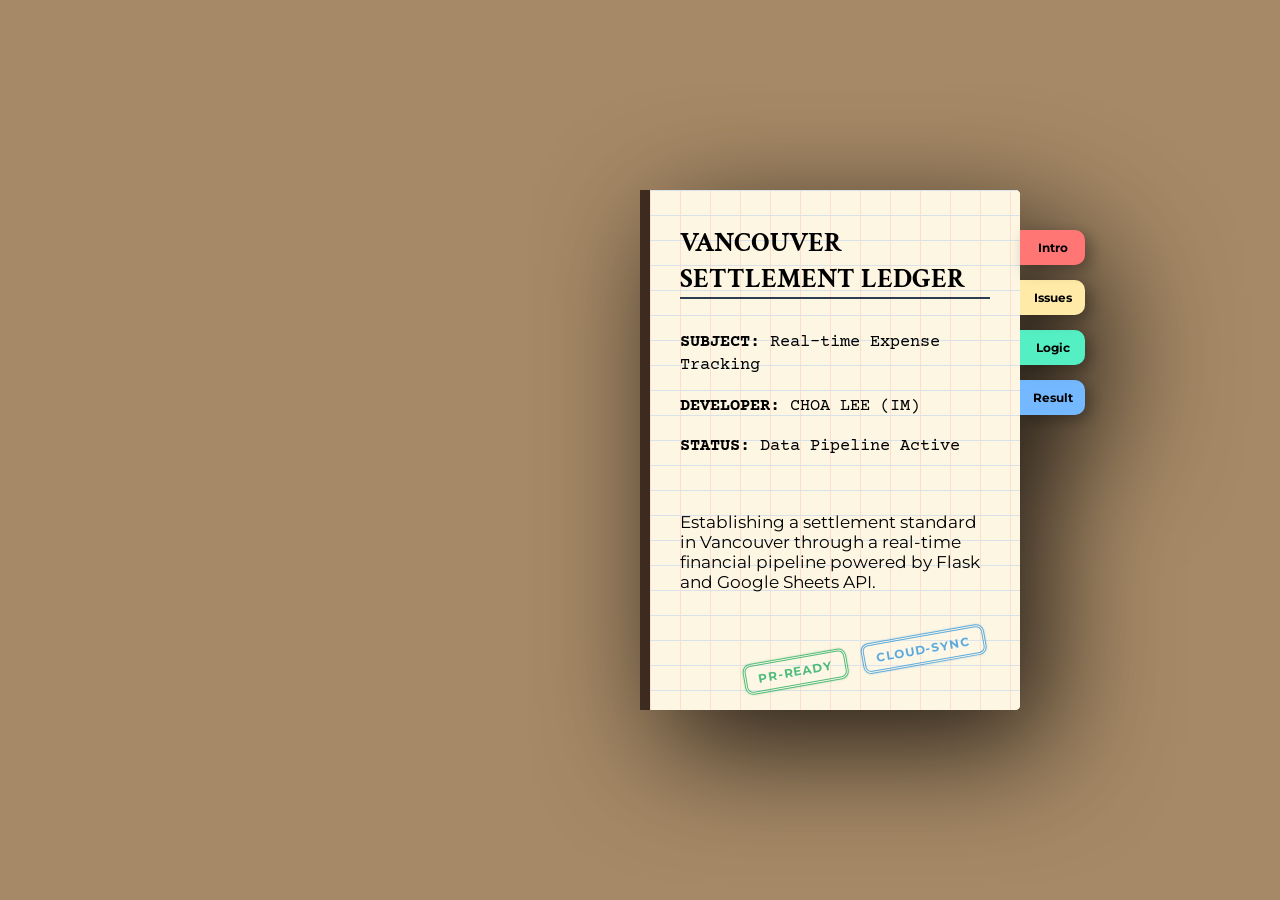
==== templates/projects/ledger.html @ 379737ce "update css and change name" ====
<!DOCTYPE html>
<html lang="ko">
<head>
    <meta charset="UTF-8">
    <title>CHOA's Classic Ledger with Nav</title>
    <link rel="stylesheet" href="https://cdnjs.cloudflare.com/ajax/libs/font-awesome/6.0.0/css/all.min.css">
    <style>
        @import url('https://fonts.googleapis.com/css2?family=Crimson+Text:wght@400;700&family=Montserrat:wght@400;700&family=Nanum+Pen+Script&family=Courier+Prime&display=swap');
        
        :root {
            --ledger-cover: #3d2b1f;
            --ledger-paper: #fdf6e3;
            --ledger-line: #d9e2e9;
            --p1-tab: #ff7675; --p2-tab: #ffeaa7; --p3-tab: #55efc4; --p4-tab: #74b9ff;
--base-font-size: 16px; /* 기준 폰트 크기 */
    --title-size: 1.6rem;
    --meta-size: 0.85rem;
    --desc-size: 1rem;
        }

        body {
            background: #a68966;
            background-position: center;
            font-family: 'Montserrat', sans-serif;
            display: flex;
            justify-content: center;
            align-items: center;
            min-height: 100vh;
            margin: 0;
            perspective: 3000px;
            overflow: hidden;
        }

        .book-wrapper {
            position: relative;
            transform: translateX(190px);
            filter: drop-shadow(25px 35px 60px rgba(0,0,0,0.8));
        }

        .book {
            width: 380px;
            height: 520px;
            position: relative;
            transform-style: preserve-3d;
        }

        .page {
            position: absolute;
            width: 100%;
            height: 100%;
            transform-origin: left;
            transform-style: preserve-3d;
            transition: transform 1s cubic-bezier(0.645, 0.045, 0.355, 1);
            cursor: pointer;
        }

        /* 앞면 스타일 */
        .front {
            position: absolute;
            width: 100%;
            height: 100%;
            background-color: var(--ledger-paper);
            background-image: linear-gradient(var(--ledger-line) 1px, transparent 1px), linear-gradient(90deg, rgba(255,0,0,0.1) 1px, transparent 1px);
            background-size: 100% 25px, 30px 100%;
            padding: 0px 30px 35px 30px;
            box-sizing: border-box;
            border-radius: 0 5px 5px 0;
            backface-visibility: hidden;
            border-left: 10px solid var(--ledger-cover);
            display: flex;
            flex-direction: column;
            z-index: 2;
        }

        /* 뒷면 스타일 (왼쪽 페이지) */
        .back {
            position: absolute;
            width: 100%;
            height: 100%;
            background-color: #ebe3cf;
            transform: rotateY(-180deg);
            backface-visibility: hidden;
            border-radius: 5px 0 0 5px;
            border-right: 10px solid var(--ledger-cover);
            display: flex;
            flex-direction: column;
            align-items: center;
            padding: 30px 20px;
            box-sizing: border-box;
        }

        .page.flipped { transform: rotateY(-180deg); }
.ledger-stamp-wrap {
    position: absolute; /* 절대 위치로 변경 */
    bottom: 25px;       /* 바닥에서 35px 위 */
    left: 15;
    width: 100%;
    display: flex;
    gap: 15px;
    justify-content: center;
    transform: rotate(-10deg);
    pointer-events: none; /* 클릭 방해 금지 */
    z-index: 5;
}
.ledger-stamp {
    font-family: 'Montserrat', sans-serif;
    border: 3px double; /* 도장 특유의 이중 테두리 */
    padding: 5px 12px;
    font-weight: bold;
    text-transform: uppercase;
    opacity: 0.8;
    border-radius: 8px;
    font-size: 0.75rem;
    letter-spacing: 1px;
    background: rgba(255, 255, 255, 0.1); /* 종이 색이 살짝 비치게 */
}

.stamp-green { 
    border-color: #27ae60; 
    color: #27ae60; 
    box-shadow: 0 0 2px rgba(39, 174, 96, 0.5);
}

/* 파란색 도장 (CLOUD-SYNC) */
.stamp-blue { 
    border-color: #3498db; 
    color: #3498db; 
    box-shadow: 0 0 2px rgba(52, 152, 219, 0.5);
}

.ledger-stamp {
    text-shadow: 1px 1px 0px rgba(255,255,255,0.5);
}
        /* Z-index 관리 */
        .p1 { z-index: 4; } .p2 { z-index: 3; } .p3 { z-index: 2; } .p4 { z-index: 1; }
        .page.flipped { z-index: 1 !important; } /* 넘긴 페이지는 아래로 */

        /* 탭 스타일 */
        .tab {
            position: absolute;
            width: 65px;
            height: 35px;
            right: -65px;
            display: flex;
            align-items: center;
            justify-content: center;
            font-size: 0.75rem;
            font-weight: bold;
            border-radius: 0 10px 10px 0;
            box-shadow: 5px 5px 15px rgba(0,0,0,0.3);
            transition: all 0.6s ease;
            z-index: 10;
            backface-visibility: visible !important;
        }

        .page.flipped .tab {
            left: 385px; /* 책 너비 380 + 여유 */
            right: auto;
            transform: rotateY(-180deg);
            border-radius: 10px 0 0 10px;
            z-index: 50 !important;
        }

        .tab-p1 { top: 40px; background-color: var(--p1-tab); }
        .tab-p2 { top: 90px; background-color: var(--p2-tab); }
        .tab-p3 { top: 140px; background-color: var(--p3-tab); }
        .tab-p4 { top: 190px; background-color: var(--p4-tab); }




        /* 내부 콘텐츠 스타일 */
        .ledger-title { font-family: 'Crimson Text', serif;
        margin-top: 0; 
        border-bottom: 2px solid #2c3e50; 
        font-size: var(--title-size);
        margin-bottom: 20px; }

        .ledger-metadata { font-family: 'Courier Prime', monospace; 
        font-size: var(--meta-size); 
        line-height: 1.4; margin-bottom: 15px; }
        .handwriting { font-family: 'Nanum Pen Script', cursive; 
        font-size: 1.3rem; color: #1e3799; line-height: 1.4; transform: rotate(-1deg); }
        .polaroid-frame { background: white; padding: 10px 10px 25px 10px; box-shadow: 5px 5px 15px rgba(0,0,0,0.2); transform: rotate(-3deg); width: 140px; margin-bottom: 15px; }
        .polaroid-frame img { width: 100%; height: 110px; object-fit: cover; border: 1px solid #ddd; }
        .polaroid-caption { font-family: 'Nanum Pen Script', cursive; font-size: 0.9rem; text-align: center; margin-top: 5px; }
        .ledger-desc, .front p { 
            font-size: var(--desc-size); 
        }

        .back-btn { 
            margin-top: auto; 
            background: rgba(255,255,255,0.5); 
            border: 1px solid rgba(0,0,0,0.1); 
            padding: 8px 15px; 
            border-radius: 20px; 
            cursor: pointer; 
            font-size: 0.75rem;
        }


/* 2. 도장 위치를 하단에 안정적으로 고정 */
.stamp {
    position: absolute; /* 절대 위치로 변경 */
    bottom: 30px;      /* 바닥에서 30px 위 */
    right: 30px;       /* 오른쪽에서 30px 안쪽 */
    border: 3px double #e67e22; 
    color: #e67e22; 
    padding: 5px 10px; 
    transform: rotate(-15deg); 
    font-weight: bold; 
    border-radius: 5px;
    font-size: 0.8rem;
    background: rgba(253, 246, 227, 0.8); /* 배경색을 살짝 깔아 글자와 겹쳐도 보이게 */
    z-index: 5;
}

.vertical-pipeline {
    display: flex;
    flex-direction: column;
    align-items: center;
    gap: 10px;
    margin: 15px 0;
}
.flow-arrow {
    font-size: 1.2rem;
    color: #7f8c8d;
    line-height: 1;
}

.result-back-content {
    display: flex;
    flex-direction: column;
    align-items: center; /* 내부 요소들(목업, 텍스트) 가로 중앙 정렬 */
    width: 100%;
}
/* CSS 추가 스타일 (style.css에 추가) */
.mobile-mockup {
    width: 140px; /* 모바일 프레임 크기 조절 */
    height: 280px; /* 비율 유지 */
    background-color: #333; /* 어두운 프레임 색상 */
    border: 3px dashed #666; /* 손으로 그린 듯한 프레임 테두리 */
    border-radius: 15px; /* 모서리 둥글게 */
    position: relative;
    overflow: hidden; /* 내부 내용 잘림 방지 */
    margin: 20px 0; /* 위아래 여백 */
    transition: all 0.3s ease;
    cursor: pointer;
}

/* 모바일 화면 내부 스타일 */
.mobile-screen {
    width: 100%;
    height: 100%;
    background-size: cover;
    background-position: center;
    position: relative;
}

/* DEPLOYED 스탬프 스타일 */
.deployed-stamp {
    position: absolute;
    top: 30%; /* 스탬프 위치 조절 */
    left: 10%; /* 왼쪽 여백 조절 */
    border: 3px double #e74c3c; /* 스탬프 테두리 */
    padding: 10px;
    font-family: 'Montserrat', sans-serif;
    font-weight: bold;
    color: #e74c3c;
    text-transform: uppercase;
    transform: rotate(-15deg); /* 기울임 */
    font-size: 0.8rem;
    opacity: 0.8;
}

/* 모바일 Mockup 제목 스타일 */
.memo-title.mockup-title {
    font-size: 1rem;
    color: #34495e;
    margin-bottom: 5px;
}
.back-content-wrapper {
    display: flex;
    flex-direction: column;
    align-items: center;
    justify-content: flex-start; /* 상단부터 정렬하되 여백으로 조절 */
    width: 100%;
    height: 100%;
    padding-top: 20px; /* 제목이 시작되는 높이를 고정 */
}
.back-content-wrapper h3 {
    font-family: 'Crimson Text', serif;
    font-size: 1rem;
    color: #c0392b;
    margin: 0 0 25px 0; /* 제목 아래 여백을 25px로 고정 */
    height: 1.2rem; /* 제목 자체의 높이 점유율 고정 */
}

.highlight-title {
    background: linear-gradient(to top, #fff200 50%, transparent 50%); /* 형광 노란색 */
    padding: 0px 3px;          /* 글자 주변 여백 */
    border-radius: 3px;       /* 모서리 살짝 둥글게 (선택사항) */
    font-weight: bold;         /* 제목 강조 */
    display: inline-block;      /* 텍스트 길이에 딱 맞게 배경색 지정 */
    margin-right: 5px;         /* 뒤에 오는 설명과의 간격 */
}


/* 반응형 대응: 화면이 작아질 때 전체 스케일 조절 */
@media (max-width: 950px) {
    :root {
        --title-size: 1.7rem; 
        --meta-size: 0.9rem;
        --desc-size: 1rem;
    }
}

/* 모바일 (scale 0.7 이하 지점) */
@media (max-width: 768px) {
    :root {
        --title-size: 1.6rem;
        --meta-size: 1rem; /* 화면이 작아질수록 글자는 상대적으로 크게 유지 */
        --desc-size: 1.1rem;
    }
    .handwriting {
        font-size: 1.4rem;
    }
}

@media (max-width: 500px) {
    body {
        /* 아주 작은 화면에서는 배경 요소를 단순화 */
        background-attachment: scroll;
    }
    .book-wrapper {
        /* 화면이 너무 작으면 더 작게 축소 */
        transform: translateX(100px) scale(0.55);
    }
}

/* 추가 팁: 화면 높이가 낮은 노트북을 위한 대응 */
@media (max-height: 600px) {
    .book-wrapper {
        transform: translateX(190px) scale(0.8);
    }
}
@media (min-width: 1200px) {
    :root {
        --title-size: 1.7rem; /* 1.8에서 조금 줄여서 공간 확보 */
        --meta-size: 0.9rem;  /* 0.95에서 조금 줄임 */
        --desc-size: 1.05rem;
    }
    .front {
        padding-top: 35px !important; /* 위쪽 여백을 더 줄여서 도장 자리를 만듦 */
    }
}
</style>
</head>
<body>

    <div class="book-wrapper">
        <div class="book" id="book">
            <div class="page p1" id="page1" onclick="flipPage(1)">
                <div class="tab tab-p1" onclick="event.stopPropagation(); goToPage(1)">Intro</div>
                <div class="front" style="justify-content: flex-start; padding-top: 10px;">
                    <h1 class="ledger-title" style="margin-bottom: 15px;">VANCOUVER<br>SETTLEMENT LEDGER</h1>
                    
                    <div class="ledger-metadata" style="margin-bottom: 10px;">
                        <p><strong>SUBJECT:</strong> Real-time Expense Tracking</p>
                        <p><strong>DEVELOPER:</strong> CHOA LEE (IM)</p>
                        <p><strong>STATUS:</strong> Data Pipeline Active</p>
                    </div>

                    <div style="margin-top: 10px;">
                        <p class="ledger-desc" >Establishing a settlement standard in Vancouver through a real-time financial pipeline powered by Flask and Google Sheets API.
                        </p>
                    </div>
                    
                    <div class="ledger-stamp-wrap" style="margin-top: auto; padding-bottom: 10px;">
                        <span class="ledger-stamp stamp-green">PR-READY</span>
                        <span class="ledger-stamp stamp-blue">CLOUD-SYNC</span>
                    </div>
                </div>
                <div class="back" onclick="event.stopPropagation(); unflipPage(1)">
                    <div class="polaroid-frame">
                        <img src="https://images.pexels.com/photos/1115358/pexels-photo-1115358.jpeg?auto=compress&cs=tinysrgb&w=800" alt="YVR Arrival">
                        <div class="polaroid-caption">First Day at YVR</div>
                    </div>
                    <div style="text-align: center;">
                        <h3 style="font-family: 'Crimson Text'; font-size: 1rem; color: #c0392b;">[Navigating the Unknowns]</h3>
                        <p class="handwriting">We can't manage<br>what we don't measure.<br>Time to turn the 'unknowns'<br>into actionable data! 🇨🇦"</p>
                    </div>
                    <button class="back-btn">← Return to Front</button>
                </div>
            </div>

            <div class="page p2" id="page2" onclick="flipPage(2)">
                <div class="tab tab-p2" onclick="event.stopPropagation(); goToPage(2)">Issues</div>
                
                    <div class="front" style="justify-content: flex-start; padding-top: 10px;"> <h2 class="ledger-title" style="margin-bottom: 15px;">SETTLEMENT<br>ISSUES</h2>
                    
                    <div class="ledger-metadata">
                        <p><span class="highlight-title">01. CURRENCY SENSE:</span>Prevents overspending in an unfamiliar currency.</p>
                        <p><span class="highlight-title">02. HIDDEN TAX:</span> Automating 12–30% gap (Price + Tax + Tip)</p>
                        <p><span class="highlight-title">03. PET CARE:</span>Establishing spending baseline for Milk & Potato.</p>
                    </div>


                    
                    <div style="border-top: 2px solid var(--ledger-line); ">
                        <p><b>Categorization Strategy:</b></p>
                        <ul style="font-size: 0.8rem; line-height: 1.5; color: #5d6d7e; padding-left: 20px;">
                            <li>Fixed: Rent, Insurance, Utilities</li>
                            <li>Variable: Groceries, Dining, Transport</li>
                            <li>Special: <strong>Pet Supplies & Medical</strong></li>
                        </ul>
                    </div>
                    <div class="stamp" style="border-color: #e67e22; color: #e67e22;">URGENT</div>
                </div>

                <div class="back" onclick="event.stopPropagation(); unflipPage(2)">
                    <div class="back-content-wrapper">
                        <h3>[Data Pipeline: Vertical Flow]</h3>
                        
                        <div class="vertical-pipeline">
                            <div style="text-align: center;">
                                <i class="fas fa-desktop" style="font-size: 1.8rem; color: #34495e;"></i>
                                <p style="font-size: 0.6rem; margin: 2px 0;">Web UI (Frontend)</p>
                            </div>
                            <div class="flow-arrow"><i class="fas fa-arrows-alt-v"></i></div>
                            <div style="text-align: center; border: 2px dashed #8e44ad; padding: 8px 15px; border-radius: 10px; width: 100px;">
                                <i class="fab fa-python" style="font-size: 1.8rem; color: #8e44ad;"></i>
                                <p style="font-size: 0.65rem; margin-top: 5px; font-weight: bold;">Flask API</p>
                            </div>
                            <div class="flow-arrow" style="color: #f1c40f;"><i class="fas fa-arrows-alt-v"></i></div>
                            <div style="text-align: center;">
                                <i class="fas fa-database" style="font-size: 1.8rem; color: #27ae60;"></i>
                                <p style="font-size: 0.6rem; margin: 2px 0;">Google Sheets API</p>
                            </div>
                        </div>
                    </div>
                    <button class="back-btn" style="position: absolute; bottom: 20px;">← Back to Issues</button>
                </div>



            </div>

            <div class="page p3" id="page3" onclick="flipPage(3)">
                <div class="tab tab-p3" onclick="event.stopPropagation(); goToPage(3)">Logic</div>
                
                <div class="front" style="justify-content: flex-start; padding-top: 10px;">
                    <h2 class="ledger-title">SYSTEM<br>ARCHITECTURE</h2>
                    
                    <div class="ledger-metadata">
                        <p><strong>BACKEND:</strong> Python Flask</p>
                        <p><strong>STORAGE:</strong> Google Sheets Cloud API</p>
                        <p><strong>DEPLOY:</strong> Gunicorn via Render Cloud Platform</p>
                    </div>

                    <div style="margin-top: 15px;">
                        <p style="font-weight: bold; font-size: 0.9rem; margin-bottom: 5px;">Technical Stack:</p>
                        <div style="font-family: 'Courier Prime', monospace; font-size: 0.7rem; background: rgba(0,0,0,0.03); padding: 8px; border-left: 3px solid var(--p3-tab); line-height: 1.4;">
                            <b>• AUTH:</b> OAuth 2.0 (creds.json) <br>
                            <b>• CRUD:</b> gspread (Google Sheets API) <br>
                            
                            <div style="margin-top: 3px; border-top: 1px dashed rgba(0,0,0,0.1); padding-top: 3px;">
                                <b>• LOGIC:</b> <br>
                                - <i>Refund:</i> Auto-deducting expenses <br>
                                - <i>Split:</i> Chequing, Cash balance
                            </div>
                        </div>
                    </div>
                        
                    <div class="stamp" style="border-color: #8e44ad; color: #8e44ad;">API-STABLE</div>
  
                </div>

                <div class="back" onclick="event.stopPropagation(); unflipPage(3)">
                    <div class="back-content-wrapper">
                        <h3>[Live Dashboard View]</h3>
                        
                        <div class="mobile-mockup" style="width: 160px; height: 320px; margin: 0; box-shadow: 0 10px 25px rgba(0,0,0,0.3); border: 4px solid #333; border-radius: 20px; overflow: hidden; position: relative; background: #000;">
                            <div style="position: relative; width: 100%; height: 100%; overflow: hidden;">
                                <iframe loading="lazy" style="position: absolute; width: 100%; height: 100%; top: 0; left: 0; border: none;"
                                src="https://www.canva.com/design/DAHFLYMrRAc/diFtzW0dv5lnf8phsbAZrQ/view?embed" allowfullscreen="allowfullscreen">
                                </iframe>
                            </div>
                            
                            <div class="deployed-stamp" style="position: absolute; top: 25%; left: 50%; transform: translate(-50%, -50%) rotate(-15deg); border: 2px double #e74c3c; color: #e74c3c; padding: 4px; font-weight: bold; background: rgba(255,255,255,0.1); pointer-events: none; text-align: center; width: 70%; font-size: 0.65rem; z-index: 10;">
                                SECURE<br>ENCRYPTED
                            </div>
                        </div>

                        <p style="font-size: 0.6rem; color: #7f8c8d; margin-top: 10px; font-family: 'Courier Prime', monospace; text-align: center;">
                            * Personal assets are manually masked for security.
                        </p>
                    </div>
                    <button class="back-btn" style="position: absolute; bottom: 20px;">← Back to Logic</button>
                </div>
            </div>

            <div class="page p4" id="page4">
                <div class="tab tab-p4" onclick="event.stopPropagation(); goToPage(4)">Result</div>
                
                <div class="front" style="justify-content: flex-start; padding-top: 10px;">
                    <h2 class="ledger-title" style="margin-bottom: 15px;">FINAL<br>BALANCE</h2>
                    
                    <div class="ledger-metadata" style="margin-bottom: 20px;">
                        <p><span class="highlight-title">01. DATA INTEGRITY:</span>Zero discrepancy with bank balance.</p>
                        <p><span class="highlight-title">02. AUTOMATION:</span>100% Manual entry eliminated.</p>
                        <p><span class="highlight-title">03. EFFICIENCY:</span> 90% Time saved in closing.</p>
                    </div>

                    <div style="border-top: 2px solid var(--ledger-line); ">
                        <p><b>FUTURE VISION:</b></p>
                        <p style="font-size: 0.85rem; line-height: 1.5; color: #5d6d7e;">
                            Advanced analytics via <b>Power BI</b> integration. 
                            Developing a predictive model for <b>Pet Supply Cycles (Milk & Potato)</b> based on accumulated datasets.
                        </p>
                    </div>
                    
                    
                    <div class="stamp" style="border-color: #27ae60; color: #27ae60;">APPROVED</div>
                </div>
            </div>
        </div>
    </div>

    <script>
        let currentPage = 0;
        const totalPages = 4;

        function goToPage(pageNumber) {
            if (pageNumber === currentPage + 1) flipPage(pageNumber);
            else if (pageNumber > currentPage + 1) {
                for (let i = currentPage + 1; i < pageNumber; i++) setTimeout(() => flipPage(i), (i - (currentPage + 1)) * 150);
            } else {
                for (let i = currentPage; i >= pageNumber; i--) setTimeout(() => unflipPage(i), (currentPage - i) * 150);
            }
        }

        function flipPage(pageNum) {
            if (pageNum >= totalPages) return;
            const page = document.getElementById(`page${pageNum}`);
            page.classList.add('flipped');
            currentPage = pageNum;
        }

        function unflipPage(pageNum) {
            const page = document.getElementById(`page${pageNum}`);
            page.classList.remove('flipped');
            currentPage = pageNum - 1;
        }
    </script>
</body>
</html>
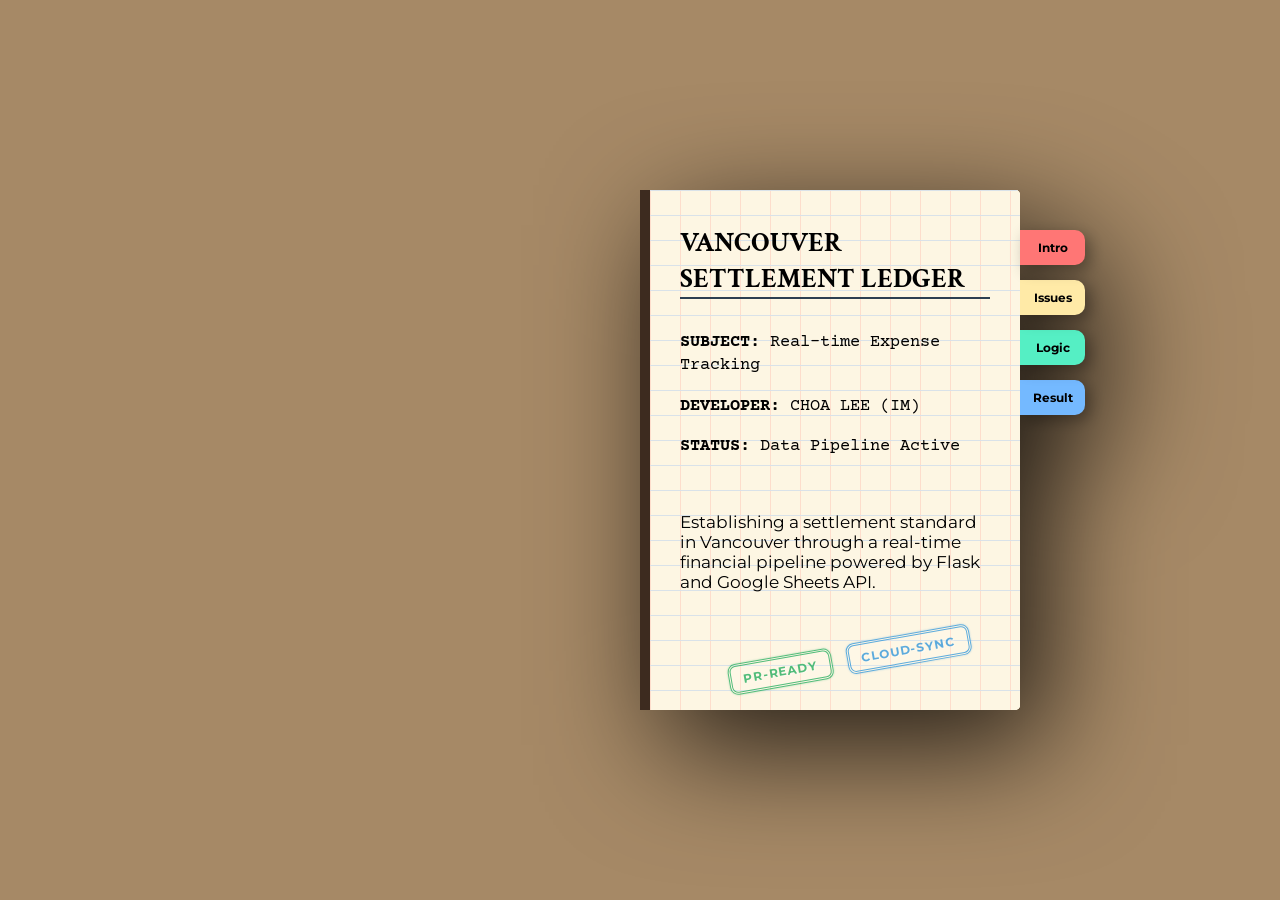
==== commit 8a1ae7ef: "clean up lines" ====
--- a/templates/projects/ledger.html
+++ b/templates/projects/ledger.html
@@ -2,380 +2,78 @@
 <html lang="ko">
 <head>
     <meta charset="UTF-8">
-    <title>CHOA's Classic Ledger with Nav</title>
+    <title>CHOA's Classic Ledger</title>
     <link rel="stylesheet" href="https://cdnjs.cloudflare.com/ajax/libs/font-awesome/6.0.0/css/all.min.css">
     <style>
-        @import url('https://fonts.googleapis.com/css2?family=Crimson+Text:wght@400;700&family=Montserrat:wght@400;700&family=Nanum+Pen+Script&family=Courier+Prime&display=swap');
-        
+        @import url('https://fonts.googleapis.com/css2?family=Crimson+Text:wght@400;700&family=Montserrat:wght@400;700&family=Nanum+Pen+Script&family=Courier+Prime&display=swap');   
         :root {
             --ledger-cover: #3d2b1f;
             --ledger-paper: #fdf6e3;
             --ledger-line: #d9e2e9;
             --p1-tab: #ff7675; --p2-tab: #ffeaa7; --p3-tab: #55efc4; --p4-tab: #74b9ff;
---base-font-size: 16px; /* 기준 폰트 크기 */
-    --title-size: 1.6rem;
-    --meta-size: 0.85rem;
-    --desc-size: 1rem;
-        }
-
-        body {
-            background: #a68966;
-            background-position: center;
-            font-family: 'Montserrat', sans-serif;
-            display: flex;
-            justify-content: center;
-            align-items: center;
-            min-height: 100vh;
-            margin: 0;
-            perspective: 3000px;
-            overflow: hidden;
-        }
-
-        .book-wrapper {
-            position: relative;
-            transform: translateX(190px);
-            filter: drop-shadow(25px 35px 60px rgba(0,0,0,0.8));
-        }
-
-        .book {
-            width: 380px;
-            height: 520px;
-            position: relative;
-            transform-style: preserve-3d;
-        }
-
-        .page {
-            position: absolute;
-            width: 100%;
-            height: 100%;
-            transform-origin: left;
-            transform-style: preserve-3d;
-            transition: transform 1s cubic-bezier(0.645, 0.045, 0.355, 1);
-            cursor: pointer;
-        }
-
-        /* 앞면 스타일 */
-        .front {
-            position: absolute;
-            width: 100%;
-            height: 100%;
-            background-color: var(--ledger-paper);
-            background-image: linear-gradient(var(--ledger-line) 1px, transparent 1px), linear-gradient(90deg, rgba(255,0,0,0.1) 1px, transparent 1px);
-            background-size: 100% 25px, 30px 100%;
-            padding: 0px 30px 35px 30px;
-            box-sizing: border-box;
-            border-radius: 0 5px 5px 0;
-            backface-visibility: hidden;
-            border-left: 10px solid var(--ledger-cover);
-            display: flex;
-            flex-direction: column;
-            z-index: 2;
-        }
-
-        /* 뒷면 스타일 (왼쪽 페이지) */
-        .back {
-            position: absolute;
-            width: 100%;
-            height: 100%;
-            background-color: #ebe3cf;
-            transform: rotateY(-180deg);
-            backface-visibility: hidden;
-            border-radius: 5px 0 0 5px;
-            border-right: 10px solid var(--ledger-cover);
-            display: flex;
-            flex-direction: column;
-            align-items: center;
-            padding: 30px 20px;
-            box-sizing: border-box;
-        }
-
+            --base-font-size: 16px; 
+            --title-size: 1.6rem;
+            --meta-size: 0.85rem;
+            --desc-size: 1rem;
+        }
+        body { background: #a68966 center; font-family: 'Montserrat', sans-serif; display: flex; justify-content: center; align-items: center; min-height: 100vh; margin: 0; perspective: 3000px; overflow: hidden; }
+        .book-wrapper { position: relative; transform: translateX(190px); filter: drop-shadow(25px 35px 60px rgba(0,0,0,0.8)); }
+        .book { width: 380px; height: 520px; position: relative; transform-style: preserve-3d; }
+        .page { position: absolute; width: 100%; height: 100%; transform-origin: left; transform-style: preserve-3d; transition: transform 1s cubic-bezier(0.645, 0.045, 0.355, 1); cursor: pointer; }
+        .front { position: absolute; width: 100%; height: 100%; background-color: var(--ledger-paper); background-image: linear-gradient(var(--ledger-line) 1px, transparent 1px), linear-gradient(90deg, rgba(255,0,0,0.1) 1px, transparent 1px); background-size: 100% 25px, 30px 100%; padding: 0px 30px 35px 30px; box-sizing: border-box; border-radius: 0 5px 5px 0; backface-visibility: hidden; border-left: 10px solid var(--ledger-cover); display: flex; flex-direction: column; z-index: 2; }
+        .back { position: absolute; width: 100%; height: 100%; background-color: #ebe3cf; transform: rotateY(-180deg); backface-visibility: hidden; border-radius: 5px 0 0 5px; border-right: 10px solid var(--ledger-cover); display: flex; flex-direction: column; align-items: center; padding: 30px 20px; box-sizing: border-box; }
         .page.flipped { transform: rotateY(-180deg); }
-.ledger-stamp-wrap {
-    position: absolute; /* 절대 위치로 변경 */
-    bottom: 25px;       /* 바닥에서 35px 위 */
-    left: 15;
-    width: 100%;
-    display: flex;
-    gap: 15px;
-    justify-content: center;
-    transform: rotate(-10deg);
-    pointer-events: none; /* 클릭 방해 금지 */
-    z-index: 5;
-}
-.ledger-stamp {
-    font-family: 'Montserrat', sans-serif;
-    border: 3px double; /* 도장 특유의 이중 테두리 */
-    padding: 5px 12px;
-    font-weight: bold;
-    text-transform: uppercase;
-    opacity: 0.8;
-    border-radius: 8px;
-    font-size: 0.75rem;
-    letter-spacing: 1px;
-    background: rgba(255, 255, 255, 0.1); /* 종이 색이 살짝 비치게 */
-}
-
-.stamp-green { 
-    border-color: #27ae60; 
-    color: #27ae60; 
-    box-shadow: 0 0 2px rgba(39, 174, 96, 0.5);
-}
-
-/* 파란색 도장 (CLOUD-SYNC) */
-.stamp-blue { 
-    border-color: #3498db; 
-    color: #3498db; 
-    box-shadow: 0 0 2px rgba(52, 152, 219, 0.5);
-}
-
-.ledger-stamp {
-    text-shadow: 1px 1px 0px rgba(255,255,255,0.5);
-}
-        /* Z-index 관리 */
-        .p1 { z-index: 4; } .p2 { z-index: 3; } .p3 { z-index: 2; } .p4 { z-index: 1; }
-        .page.flipped { z-index: 1 !important; } /* 넘긴 페이지는 아래로 */
-
-        /* 탭 스타일 */
-        .tab {
-            position: absolute;
-            width: 65px;
-            height: 35px;
-            right: -65px;
-            display: flex;
-            align-items: center;
-            justify-content: center;
-            font-size: 0.75rem;
-            font-weight: bold;
-            border-radius: 0 10px 10px 0;
-            box-shadow: 5px 5px 15px rgba(0,0,0,0.3);
-            transition: all 0.6s ease;
-            z-index: 10;
-            backface-visibility: visible !important;
-        }
-
-        .page.flipped .tab {
-            left: 385px; /* 책 너비 380 + 여유 */
-            right: auto;
-            transform: rotateY(-180deg);
-            border-radius: 10px 0 0 10px;
-            z-index: 50 !important;
-        }
-
-        .tab-p1 { top: 40px; background-color: var(--p1-tab); }
-        .tab-p2 { top: 90px; background-color: var(--p2-tab); }
-        .tab-p3 { top: 140px; background-color: var(--p3-tab); }
-        .tab-p4 { top: 190px; background-color: var(--p4-tab); }
-
-
-
-
-        /* 내부 콘텐츠 스타일 */
-        .ledger-title { font-family: 'Crimson Text', serif;
-        margin-top: 0; 
-        border-bottom: 2px solid #2c3e50; 
-        font-size: var(--title-size);
-        margin-bottom: 20px; }
-
-        .ledger-metadata { font-family: 'Courier Prime', monospace; 
-        font-size: var(--meta-size); 
-        line-height: 1.4; margin-bottom: 15px; }
-        .handwriting { font-family: 'Nanum Pen Script', cursive; 
-        font-size: 1.3rem; color: #1e3799; line-height: 1.4; transform: rotate(-1deg); }
+        .ledger-stamp-wrap { position: absolute; bottom: 25px; left: 15px; width: 100%; display: flex; gap: 15px; justify-content: center; transform: rotate(-10deg); pointer-events: none; z-index: 5; }
+        .ledger-stamp { font-family: 'Montserrat', sans-serif; border: 3px double; padding: 5px 12px; font-weight: bold; text-transform: uppercase; opacity: 0.8; border-radius: 8px; font-size: 0.75rem; letter-spacing: 1px; background: rgba(255, 255, 255, 0.1); text-shadow: 1px 1px 0px rgba(255,255,255,0.5); }
+        .stamp-green { border-color: #27ae60; color: #27ae60; box-shadow: 0 0 2px rgba(39, 174, 96, 0.5); }
+        .stamp-blue { border-color: #3498db; color: #3498db; box-shadow: 0 0 2px rgba(52, 152, 219, 0.5); }
+        .p1 { z-index: 4; } .p2 { z-index: 3; } .p3 { z-index: 2; } .p4 { z-index: 1; } .page.flipped { z-index: 1 !important; }
+        .page.flipped { z-index: 1 !important; }
+        .tab { position: absolute; width: 65px; height: 35px; right: -65px; display: flex; align-items: center; justify-content: center; font-size: 0.75rem; font-weight: bold; border-radius: 0 10px 10px 0; box-shadow: 5px 5px 15px rgba(0,0,0,0.3); transition: all 0.6s ease; z-index: 10; backface-visibility: visible !important; }
+        .page.flipped .tab { left: 385px; right: auto; transform: rotateY(-180deg); border-radius: 10px 0 0 10px; z-index: 50 !important; }
+        .tab-p1 { top: 40px; background-color: var(--p1-tab); } .tab-p2 { top: 90px; background-color: var(--p2-tab); } .tab-p3 { top: 140px; background-color: var(--p3-tab); } .tab-p4 { top: 190px; background-color: var(--p4-tab); }
+        .ledger-title { font-family: 'Crimson Text', serif; margin-top: 0; border-bottom: 2px solid #2c3e50; font-size: var(--title-size); margin-bottom: 20px; }
+        .ledger-metadata { font-family: 'Courier Prime', monospace; font-size: var(--meta-size); line-height: 1.4; margin-bottom: 15px; }
+        .handwriting { font-family: 'Nanum Pen Script', cursive; font-size: 1.3rem; color: #1e3799; line-height: 1.4; transform: rotate(-1deg); }
         .polaroid-frame { background: white; padding: 10px 10px 25px 10px; box-shadow: 5px 5px 15px rgba(0,0,0,0.2); transform: rotate(-3deg); width: 140px; margin-bottom: 15px; }
         .polaroid-frame img { width: 100%; height: 110px; object-fit: cover; border: 1px solid #ddd; }
         .polaroid-caption { font-family: 'Nanum Pen Script', cursive; font-size: 0.9rem; text-align: center; margin-top: 5px; }
-        .ledger-desc, .front p { 
-            font-size: var(--desc-size); 
-        }
+        .ledger-desc, .front p { font-size: var(--desc-size); }
+        .back-btn { margin-top: auto; background: rgba(255,255,255,0.5); border: 1px solid rgba(0,0,0,0.1); padding: 8px 15px; border-radius: 20px; cursor: pointer; font-size: 0.75rem; }
+        .stamp { position: absolute; bottom: 30px; right: 30px; border: 3px double #e67e22; color: #e67e22; padding: 5px 10px; transform: rotate(-15deg); font-weight: bold; border-radius: 5px; font-size: 0.8rem; background: rgba(253, 246, 227, 0.8); z-index: 5; }
+        .vertical-pipeline { display: flex; flex-direction: column; align-items: center; gap: 10px; margin: 15px 0; }
+        .flow-arrow { font-size: 1.2rem; color: #7f8c8d; line-height: 1; }
+        .result-back-content { display: flex; flex-direction: column; align-items: center; width: 100%; }
+        .mobile-mockup { width: 140px; height: 280px; background-color: #333; border: 3px dashed #666; border-radius: 15px; position: relative; overflow: hidden; margin: 20px 0; transition: all 0.3s ease; cursor: pointer; }
+        .mobile-screen { width: 100%; height: 100%; background-size: cover; background-position: center; position: relative; }
+        .deployed-stamp { position: absolute; top: 30%; left: 10%; border: 3px double #e74c3c; padding: 10px; font-family: 'Montserrat', sans-serif; font-weight: bold; color: #e74c3c; text-transform: uppercase; transform: rotate(-15deg); font-size: 0.8rem; opacity: 0.8; }
+        .memo-title.mockup-title { font-size: 1rem; color: #34495e; margin-bottom: 5px; }
+        .back-content-wrapper { display: flex; flex-direction: column; align-items: center; justify-content: flex-start; width: 100%; height: 100%; padding-top: 20px; }
+        .back-content-wrapper h3 { font-family: 'Crimson Text', serif; font-size: 1rem; color: #c0392b; margin: 0 0 25px 0; height: 1.2rem; }
+        .highlight-title { background: linear-gradient(to top, #fff200 50%, transparent 50%); padding: 0px 3px; border-radius: 3px; font-weight: bold; display: inline-block; margin-right: 5px; }
+        @media (max-width: 950px) { :root { --title-size: 1.7rem; --meta-size: 0.9rem; --desc-size: 1rem; } }
+        @media (max-width: 768px) { :root { --title-size: 1.6rem; --meta-size: 1rem; --desc-size: 1.1rem; } .handwriting { font-size: 1.4rem; } }
+        @media (max-width: 500px) { body { background-attachment: scroll; } .book-wrapper { transform: translateX(100px) scale(0.55); } }
+        @media (max-height: 600px) { .book-wrapper { transform: translateX(190px) scale(0.8); } }
+        @media (min-width: 1200px) { :root { --title-size: 1.7rem; --meta-size: 0.9rem; --desc-size: 1.05rem; } .front { padding-top: 35px !important; } }
 
-        .back-btn { 
-            margin-top: auto; 
-            background: rgba(255,255,255,0.5); 
-            border: 1px solid rgba(0,0,0,0.1); 
-            padding: 8px 15px; 
-            border-radius: 20px; 
-            cursor: pointer; 
-            font-size: 0.75rem;
-        }
-
-
-/* 2. 도장 위치를 하단에 안정적으로 고정 */
-.stamp {
-    position: absolute; /* 절대 위치로 변경 */
-    bottom: 30px;      /* 바닥에서 30px 위 */
-    right: 30px;       /* 오른쪽에서 30px 안쪽 */
-    border: 3px double #e67e22; 
-    color: #e67e22; 
-    padding: 5px 10px; 
-    transform: rotate(-15deg); 
-    font-weight: bold; 
-    border-radius: 5px;
-    font-size: 0.8rem;
-    background: rgba(253, 246, 227, 0.8); /* 배경색을 살짝 깔아 글자와 겹쳐도 보이게 */
-    z-index: 5;
-}
-
-.vertical-pipeline {
-    display: flex;
-    flex-direction: column;
-    align-items: center;
-    gap: 10px;
-    margin: 15px 0;
-}
-.flow-arrow {
-    font-size: 1.2rem;
-    color: #7f8c8d;
-    line-height: 1;
-}
-
-.result-back-content {
-    display: flex;
-    flex-direction: column;
-    align-items: center; /* 내부 요소들(목업, 텍스트) 가로 중앙 정렬 */
-    width: 100%;
-}
-/* CSS 추가 스타일 (style.css에 추가) */
-.mobile-mockup {
-    width: 140px; /* 모바일 프레임 크기 조절 */
-    height: 280px; /* 비율 유지 */
-    background-color: #333; /* 어두운 프레임 색상 */
-    border: 3px dashed #666; /* 손으로 그린 듯한 프레임 테두리 */
-    border-radius: 15px; /* 모서리 둥글게 */
-    position: relative;
-    overflow: hidden; /* 내부 내용 잘림 방지 */
-    margin: 20px 0; /* 위아래 여백 */
-    transition: all 0.3s ease;
-    cursor: pointer;
-}
-
-/* 모바일 화면 내부 스타일 */
-.mobile-screen {
-    width: 100%;
-    height: 100%;
-    background-size: cover;
-    background-position: center;
-    position: relative;
-}
-
-/* DEPLOYED 스탬프 스타일 */
-.deployed-stamp {
-    position: absolute;
-    top: 30%; /* 스탬프 위치 조절 */
-    left: 10%; /* 왼쪽 여백 조절 */
-    border: 3px double #e74c3c; /* 스탬프 테두리 */
-    padding: 10px;
-    font-family: 'Montserrat', sans-serif;
-    font-weight: bold;
-    color: #e74c3c;
-    text-transform: uppercase;
-    transform: rotate(-15deg); /* 기울임 */
-    font-size: 0.8rem;
-    opacity: 0.8;
-}
-
-/* 모바일 Mockup 제목 스타일 */
-.memo-title.mockup-title {
-    font-size: 1rem;
-    color: #34495e;
-    margin-bottom: 5px;
-}
-.back-content-wrapper {
-    display: flex;
-    flex-direction: column;
-    align-items: center;
-    justify-content: flex-start; /* 상단부터 정렬하되 여백으로 조절 */
-    width: 100%;
-    height: 100%;
-    padding-top: 20px; /* 제목이 시작되는 높이를 고정 */
-}
-.back-content-wrapper h3 {
-    font-family: 'Crimson Text', serif;
-    font-size: 1rem;
-    color: #c0392b;
-    margin: 0 0 25px 0; /* 제목 아래 여백을 25px로 고정 */
-    height: 1.2rem; /* 제목 자체의 높이 점유율 고정 */
-}
-
-.highlight-title {
-    background: linear-gradient(to top, #fff200 50%, transparent 50%); /* 형광 노란색 */
-    padding: 0px 3px;          /* 글자 주변 여백 */
-    border-radius: 3px;       /* 모서리 살짝 둥글게 (선택사항) */
-    font-weight: bold;         /* 제목 강조 */
-    display: inline-block;      /* 텍스트 길이에 딱 맞게 배경색 지정 */
-    margin-right: 5px;         /* 뒤에 오는 설명과의 간격 */
-}
-
-
-/* 반응형 대응: 화면이 작아질 때 전체 스케일 조절 */
-@media (max-width: 950px) {
-    :root {
-        --title-size: 1.7rem; 
-        --meta-size: 0.9rem;
-        --desc-size: 1rem;
-    }
-}
-
-/* 모바일 (scale 0.7 이하 지점) */
-@media (max-width: 768px) {
-    :root {
-        --title-size: 1.6rem;
-        --meta-size: 1rem; /* 화면이 작아질수록 글자는 상대적으로 크게 유지 */
-        --desc-size: 1.1rem;
-    }
-    .handwriting {
-        font-size: 1.4rem;
-    }
-}
-
-@media (max-width: 500px) {
-    body {
-        /* 아주 작은 화면에서는 배경 요소를 단순화 */
-        background-attachment: scroll;
-    }
-    .book-wrapper {
-        /* 화면이 너무 작으면 더 작게 축소 */
-        transform: translateX(100px) scale(0.55);
-    }
-}
-
-/* 추가 팁: 화면 높이가 낮은 노트북을 위한 대응 */
-@media (max-height: 600px) {
-    .book-wrapper {
-        transform: translateX(190px) scale(0.8);
-    }
-}
-@media (min-width: 1200px) {
-    :root {
-        --title-size: 1.7rem; /* 1.8에서 조금 줄여서 공간 확보 */
-        --meta-size: 0.9rem;  /* 0.95에서 조금 줄임 */
-        --desc-size: 1.05rem;
-    }
-    .front {
-        padding-top: 35px !important; /* 위쪽 여백을 더 줄여서 도장 자리를 만듦 */
-    }
-}
-</style>
+    </style>
 </head>
 <body>
-
     <div class="book-wrapper">
         <div class="book" id="book">
             <div class="page p1" id="page1" onclick="flipPage(1)">
                 <div class="tab tab-p1" onclick="event.stopPropagation(); goToPage(1)">Intro</div>
                 <div class="front" style="justify-content: flex-start; padding-top: 10px;">
                     <h1 class="ledger-title" style="margin-bottom: 15px;">VANCOUVER<br>SETTLEMENT LEDGER</h1>
-                    
                     <div class="ledger-metadata" style="margin-bottom: 10px;">
                         <p><strong>SUBJECT:</strong> Real-time Expense Tracking</p>
                         <p><strong>DEVELOPER:</strong> CHOA LEE (IM)</p>
                         <p><strong>STATUS:</strong> Data Pipeline Active</p>
                     </div>
-
                     <div style="margin-top: 10px;">
-                        <p class="ledger-desc" >Establishing a settlement standard in Vancouver through a real-time financial pipeline powered by Flask and Google Sheets API.
-                        </p>
-                    </div>
-                    
+                        <p class="ledger-desc" >Establishing a settlement standard in Vancouver through a real-time financial pipeline powered by Flask and Google Sheets API.</p>
+                    </div>
                     <div class="ledger-stamp-wrap" style="margin-top: auto; padding-bottom: 10px;">
                         <span class="ledger-stamp stamp-green">PR-READY</span>
                         <span class="ledger-stamp stamp-blue">CLOUD-SYNC</span>
@@ -393,20 +91,14 @@
                     <button class="back-btn">← Return to Front</button>
                 </div>
             </div>
-
             <div class="page p2" id="page2" onclick="flipPage(2)">
-                <div class="tab tab-p2" onclick="event.stopPropagation(); goToPage(2)">Issues</div>
-                
+                <div class="tab tab-p2" onclick="event.stopPropagation(); goToPage(2)">Issues</div>              
                     <div class="front" style="justify-content: flex-start; padding-top: 10px;"> <h2 class="ledger-title" style="margin-bottom: 15px;">SETTLEMENT<br>ISSUES</h2>
-                    
                     <div class="ledger-metadata">
                         <p><span class="highlight-title">01. CURRENCY SENSE:</span>Prevents overspending in an unfamiliar currency.</p>
                         <p><span class="highlight-title">02. HIDDEN TAX:</span> Automating 12–30% gap (Price + Tax + Tip)</p>
                         <p><span class="highlight-title">03. PET CARE:</span>Establishing spending baseline for Milk & Potato.</p>
-                    </div>
-
-
-                    
+                    </div>                 
                     <div style="border-top: 2px solid var(--ledger-line); ">
                         <p><b>Categorization Strategy:</b></p>
                         <ul style="font-size: 0.8rem; line-height: 1.5; color: #5d6d7e; padding-left: 20px;">
@@ -417,11 +109,9 @@
                     </div>
                     <div class="stamp" style="border-color: #e67e22; color: #e67e22;">URGENT</div>
                 </div>
-
                 <div class="back" onclick="event.stopPropagation(); unflipPage(2)">
                     <div class="back-content-wrapper">
                         <h3>[Data Pipeline: Vertical Flow]</h3>
-                        
                         <div class="vertical-pipeline">
                             <div style="text-align: center;">
                                 <i class="fas fa-desktop" style="font-size: 1.8rem; color: #34495e;"></i>
@@ -441,41 +131,30 @@
                     </div>
                     <button class="back-btn" style="position: absolute; bottom: 20px;">← Back to Issues</button>
                 </div>
-
-
-
-            </div>
-
+            </div>
             <div class="page p3" id="page3" onclick="flipPage(3)">
-                <div class="tab tab-p3" onclick="event.stopPropagation(); goToPage(3)">Logic</div>
-                
+                <div class="tab tab-p3" onclick="event.stopPropagation(); goToPage(3)">Logic</div>      
                 <div class="front" style="justify-content: flex-start; padding-top: 10px;">
-                    <h2 class="ledger-title">SYSTEM<br>ARCHITECTURE</h2>
-                    
+                    <h2 class="ledger-title">SYSTEM<br>ARCHITECTURE</h2>       
                     <div class="ledger-metadata">
                         <p><strong>BACKEND:</strong> Python Flask</p>
                         <p><strong>STORAGE:</strong> Google Sheets Cloud API</p>
                         <p><strong>DEPLOY:</strong> Gunicorn via Render Cloud Platform</p>
                     </div>
-
                     <div style="margin-top: 15px;">
                         <p style="font-weight: bold; font-size: 0.9rem; margin-bottom: 5px;">Technical Stack:</p>
                         <div style="font-family: 'Courier Prime', monospace; font-size: 0.7rem; background: rgba(0,0,0,0.03); padding: 8px; border-left: 3px solid var(--p3-tab); line-height: 1.4;">
                             <b>• AUTH:</b> OAuth 2.0 (creds.json) <br>
-                            <b>• CRUD:</b> gspread (Google Sheets API) <br>
-                            
+                            <b>• CRUD:</b> gspread (Google Sheets API) <br>              
                             <div style="margin-top: 3px; border-top: 1px dashed rgba(0,0,0,0.1); padding-top: 3px;">
                                 <b>• LOGIC:</b> <br>
                                 - <i>Refund:</i> Auto-deducting expenses <br>
                                 - <i>Split:</i> Chequing, Cash balance
                             </div>
                         </div>
-                    </div>
-                        
+                    </div>      
                     <div class="stamp" style="border-color: #8e44ad; color: #8e44ad;">API-STABLE</div>
-  
-                </div>
-
+                </div>
                 <div class="back" onclick="event.stopPropagation(); unflipPage(3)">
                     <div class="back-content-wrapper">
                         <h3>[Live Dashboard View]</h3>
@@ -491,7 +170,6 @@
                                 SECURE<br>ENCRYPTED
                             </div>
                         </div>
-
                         <p style="font-size: 0.6rem; color: #7f8c8d; margin-top: 10px; font-family: 'Courier Prime', monospace; text-align: center;">
                             * Personal assets are manually masked for security.
                         </p>
@@ -499,38 +177,30 @@
                     <button class="back-btn" style="position: absolute; bottom: 20px;">← Back to Logic</button>
                 </div>
             </div>
-
             <div class="page p4" id="page4">
                 <div class="tab tab-p4" onclick="event.stopPropagation(); goToPage(4)">Result</div>
-                
                 <div class="front" style="justify-content: flex-start; padding-top: 10px;">
                     <h2 class="ledger-title" style="margin-bottom: 15px;">FINAL<br>BALANCE</h2>
-                    
                     <div class="ledger-metadata" style="margin-bottom: 20px;">
                         <p><span class="highlight-title">01. DATA INTEGRITY:</span>Zero discrepancy with bank balance.</p>
                         <p><span class="highlight-title">02. AUTOMATION:</span>100% Manual entry eliminated.</p>
                         <p><span class="highlight-title">03. EFFICIENCY:</span> 90% Time saved in closing.</p>
                     </div>
-
                     <div style="border-top: 2px solid var(--ledger-line); ">
                         <p><b>FUTURE VISION:</b></p>
                         <p style="font-size: 0.85rem; line-height: 1.5; color: #5d6d7e;">
                             Advanced analytics via <b>Power BI</b> integration. 
                             Developing a predictive model for <b>Pet Supply Cycles (Milk & Potato)</b> based on accumulated datasets.
                         </p>
-                    </div>
-                    
-                    
+                    </div>                 
                     <div class="stamp" style="border-color: #27ae60; color: #27ae60;">APPROVED</div>
                 </div>
             </div>
         </div>
     </div>
-
     <script>
         let currentPage = 0;
         const totalPages = 4;
-
         function goToPage(pageNumber) {
             if (pageNumber === currentPage + 1) flipPage(pageNumber);
             else if (pageNumber > currentPage + 1) {
